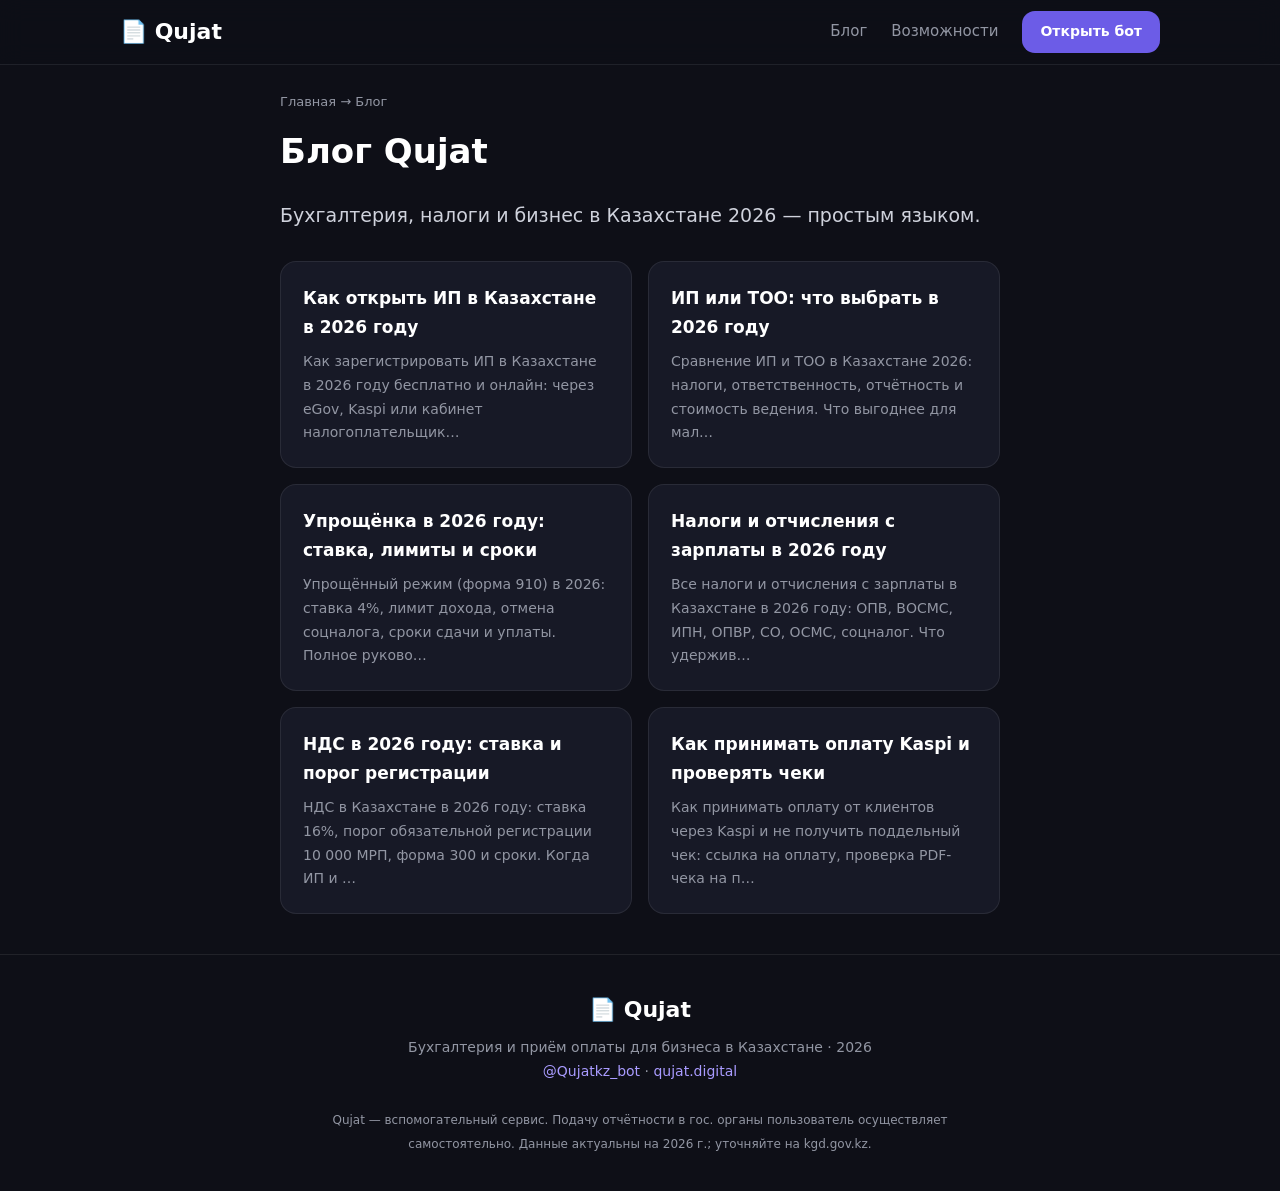
==== blog/index.html @ ae4e9de6 "Blog: 6 SEO-статей + демо-секция + how-it-works на лендинге" ====
<!DOCTYPE html><html lang="ru"><head>
<meta charset="UTF-8"><meta name="viewport" content="width=device-width, initial-scale=1">
<title>Блог Qujat — бухгалтерия и налоги в Казахстане 2026</title>
<meta name="description" content="Статьи о бухгалтерии, налогах и бизнесе в Казахстане 2026: как открыть ИП, упрощёнка, НДС, налоги с зарплаты, форма 910, приём оплаты Kaspi.">
<meta name="keywords" content="бухгалтерия Казахстан блог, налоги 2026, ИП ТОО, упрощёнка, НДС, форма 910">
<meta name="author" content="Qujat"><meta name="robots" content="index, follow">
<link rel="canonical" href="https://qujat.digital/blog/">
<meta property="og:type" content="article"><meta property="og:url" content="https://qujat.digital/blog/">
<meta property="og:title" content="Блог Qujat — бухгалтерия и налоги в Казахстане 2026"><meta property="og:description" content="Статьи о бухгалтерии, налогах и бизнесе в Казахстане 2026: как открыть ИП, упрощёнка, НДС, налоги с зарплаты, форма 910, приём оплаты Kaspi.">
<meta property="og:locale" content="ru_RU"><meta property="og:site_name" content="Qujat">
<meta name="twitter:card" content="summary_large_image">
<link rel="icon" href="data:image/svg+xml,<svg xmlns='http://www.w3.org/2000/svg' viewBox='0 0 100 100'><text y='.9em' font-size='90'>📄</text></svg>">

<style>
:root{--bg:#0e0f17;--card:#171926;--accent:#6c5ce7;--accent2:#00b894;--text:#eef0f7;--muted:#9296a3;--line:rgba(255,255,255,.08)}
*{margin:0;padding:0;box-sizing:border-box}
html{scroll-behavior:smooth}
body{font-family:-apple-system,system-ui,"Segoe UI",Roboto,sans-serif;background:var(--bg);color:var(--text);line-height:1.7;-webkit-font-smoothing:antialiased}
a{color:#a99bff;text-decoration:none}a:hover{text-decoration:underline}
.wrap{max-width:760px;margin:0 auto;padding:0 20px}
header{position:sticky;top:0;background:rgba(14,15,23,.85);backdrop-filter:blur(12px);border-bottom:1px solid var(--line);z-index:50}
header .wrap{max-width:1080px;display:flex;align-items:center;justify-content:space-between;height:64px}
.logo{font-size:22px;font-weight:800;color:#fff;display:flex;gap:8px;align-items:center}
.nav{display:flex;gap:24px;align-items:center}.nav a{color:var(--muted);font-size:15px}.nav a:hover{color:#fff;text-decoration:none}
.btn{display:inline-flex;align-items:center;gap:8px;background:var(--accent);color:#fff!important;padding:13px 24px;border-radius:13px;font-weight:700;transition:.2s}
.btn:hover{transform:translateY(-2px);box-shadow:0 10px 30px rgba(108,92,231,.4);text-decoration:none}
.crumb{color:var(--muted);font-size:13px;margin:26px 0 10px}.crumb a{color:var(--muted)}
article h1{font-size:clamp(27px,5vw,40px);font-weight:850;line-height:1.2;letter-spacing:-.5px;color:#fff;margin-bottom:14px}
.meta{color:var(--muted);font-size:14px;margin-bottom:8px}
.lead{font-size:19px;color:#cfd2dc;margin:18px 0 8px}
article h2{font-size:23px;font-weight:800;color:#fff;margin:34px 0 12px}
article h3{font-size:18px;font-weight:700;color:#fff;margin:22px 0 8px}
article p{margin:12px 0;color:#d7dae3}
article ul,article ol{margin:12px 0 12px 22px;color:#d7dae3}article li{margin:7px 0}
.callout{background:rgba(108,92,231,.12);border:1px solid rgba(108,92,231,.4);border-radius:14px;padding:16px 20px;margin:20px 0;color:#e7e4ff}
.callout b{color:#fff}
table{width:100%;border-collapse:collapse;margin:18px 0;font-size:14.5px}
th,td{border:1px solid var(--line);padding:10px 12px;text-align:left}th{background:var(--card);color:#fff}
.cta{background:linear-gradient(120deg,#6c5ce7,#8e7bff);border-radius:20px;text-align:center;padding:36px 22px;margin:36px 0}
.cta h3{color:#fff;font-size:22px;margin-bottom:8px}.cta p{color:rgba(255,255,255,.9);margin-bottom:18px}
.cta .btn{background:#fff;color:#3a2f9e!important}
.related{border-top:1px solid var(--line);margin-top:40px;padding-top:24px}
.related h2{font-size:20px}.related a{display:block;padding:8px 0}
.note{font-size:13px;color:var(--muted);border-top:1px solid var(--line);margin-top:30px;padding-top:18px}
footer{border-top:1px solid var(--line);padding:36px 0;color:var(--muted);font-size:14px;text-align:center;margin-top:40px}
footer a{color:#a99bff}
.cards{display:grid;grid-template-columns:1fr 1fr;gap:16px;margin:30px 0}
@media(max-width:640px){.cards{grid-template-columns:1fr}}
.bcard{background:var(--card);border:1px solid var(--line);border-radius:16px;padding:22px;transition:.2s}
.bcard:hover{border-color:rgba(108,92,231,.5);transform:translateY(-3px)}
.bcard h3{color:#fff;font-size:17px;margin-bottom:8px}.bcard p{color:var(--muted);font-size:14px}.bcard a{text-decoration:none}
</style></head><body>
<header><div class="wrap">
<a class="logo" href="/">📄 Qujat</a>
<nav class="nav"><a href="/blog/">Блог</a><a href="/#features">Возможности</a><a class="btn" style="padding:9px 18px;font-size:14px" href="https://t.me/Qujatkz_bot">Открыть бот</a></nav>
</div></header>
<div class="wrap"><div class="crumb"><a href="/">Главная</a> → Блог</div><h1 style="font-size:34px;font-weight:850;color:#fff;margin:10px 0 6px">Блог Qujat</h1><p class="lead">Бухгалтерия, налоги и бизнес в Казахстане 2026 — простым языком.</p><div class="cards"><a href="/blog/kak-otkryt-ip-v-kazakhstane-2026.html"><div class="bcard"><h3>Как открыть ИП в Казахстане в 2026 году</h3><p>Как зарегистрировать ИП в Казахстане в 2026 году бесплатно и онлайн: через eGov, Kaspi или кабинет налогоплательщик…</p></div></a><a href="/blog/ip-ili-too-chto-vybrat-2026.html"><div class="bcard"><h3>ИП или ТОО: что выбрать в 2026 году</h3><p>Сравнение ИП и ТОО в Казахстане 2026: налоги, ответственность, отчётность и стоимость ведения. Что выгоднее для мал…</p></div></a><a href="/blog/uproshchenka-2026-stavki-limity-sroki.html"><div class="bcard"><h3>Упрощёнка в 2026 году: ставка, лимиты и сроки</h3><p>Упрощённый режим (форма 910) в 2026: ставка 4%, лимит дохода, отмена соцналога, сроки сдачи и уплаты. Полное руково…</p></div></a><a href="/blog/nalogi-s-zarplaty-2026.html"><div class="bcard"><h3>Налоги и отчисления с зарплаты в 2026 году</h3><p>Все налоги и отчисления с зарплаты в Казахстане в 2026 году: ОПВ, ВОСМС, ИПН, ОПВР, СО, ОСМС, соцналог. Что удержив…</p></div></a><a href="/blog/nds-uchet-2026-kazakhstan.html"><div class="bcard"><h3>НДС в 2026 году: ставка и порог регистрации</h3><p>НДС в Казахстане в 2026 году: ставка 16%, порог обязательной регистрации 10 000 МРП, форма 300 и сроки. Когда ИП и …</p></div></a><a href="/blog/kak-prinimat-oplatu-kaspi-biznes.html"><div class="bcard"><h3>Как принимать оплату Kaspi и проверять чеки</h3><p>Как принимать оплату от клиентов через Kaspi и не получить поддельный чек: ссылка на оплату, проверка PDF-чека на п…</p></div></a></div></div>
<footer><div class="wrap">
<a class="logo" style="justify-content:center;color:#fff;margin-bottom:8px" href="/">📄 Qujat</a>
Бухгалтерия и приём оплаты для бизнеса в Казахстане · 2026<br>
<a href="https://t.me/Qujatkz_bot">@Qujatkz_bot</a> · <a href="/">qujat.digital</a><br><br>
<span style="font-size:12px">Qujat — вспомогательный сервис. Подачу отчётности в гос. органы пользователь осуществляет самостоятельно. Данные актуальны на 2026 г.; уточняйте на kgd.gov.kz.</span>
</div></footer></body></html>
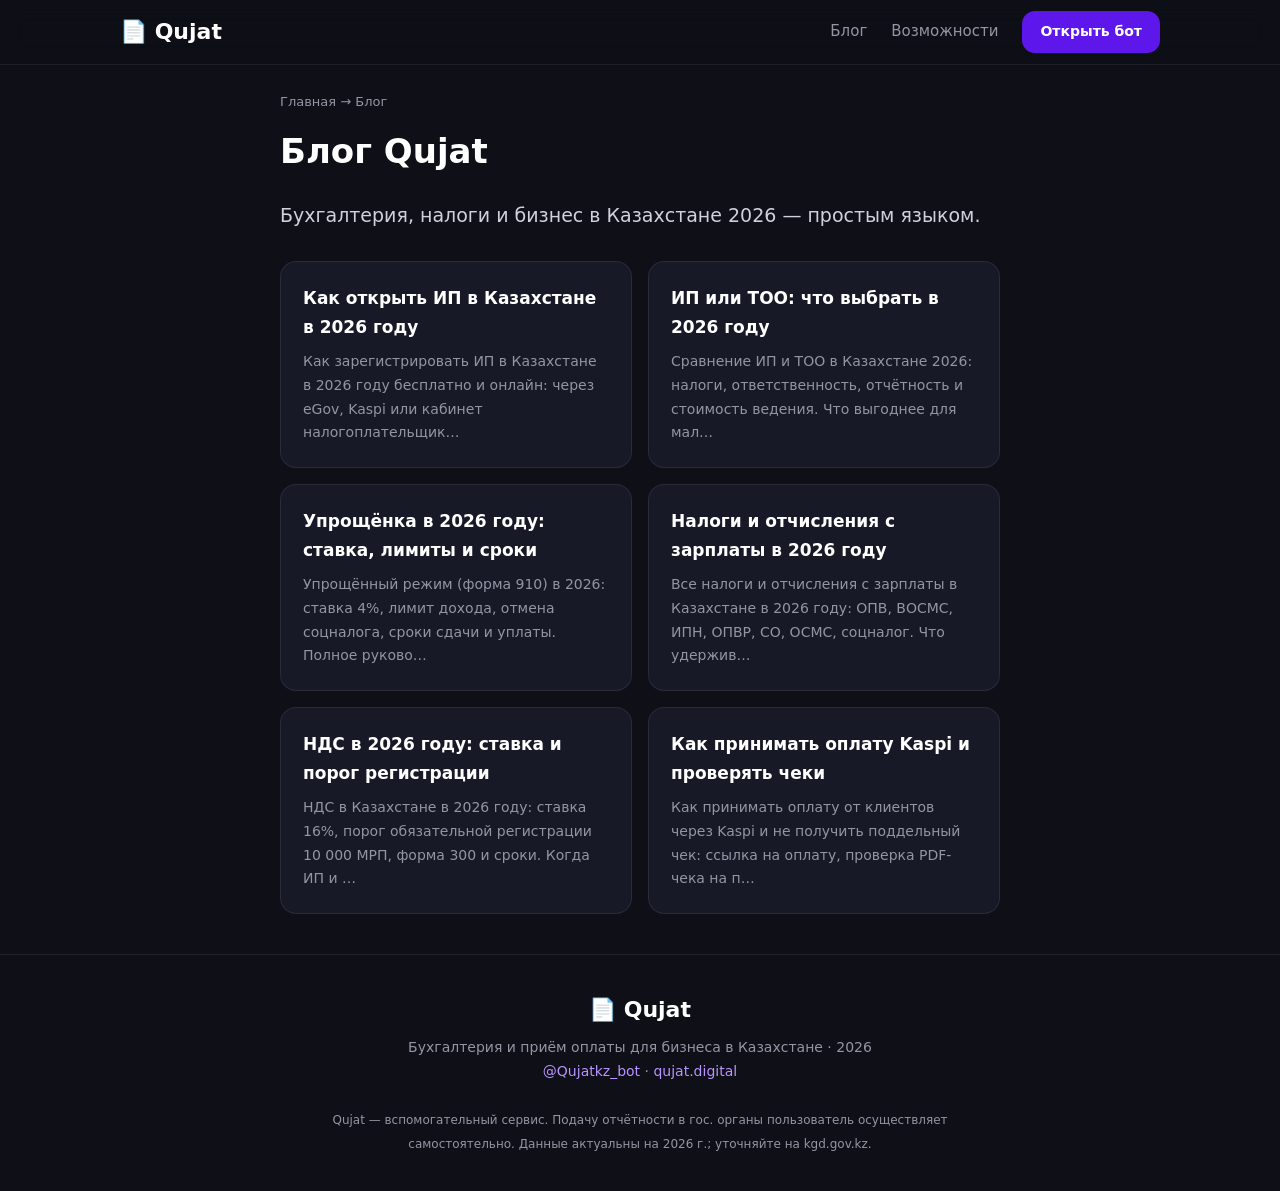
==== commit f158acf3: "Обновить фирменный цвет на #5e17eb на лендинге, блоге и юр. страницах. Co-authored-by: Cursor <curso" ====
--- a/blog/index.html
+++ b/blog/index.html
@@ -12,18 +12,18 @@
 <link rel="icon" href="data:image/svg+xml,<svg xmlns='http://www.w3.org/2000/svg' viewBox='0 0 100 100'><text y='.9em' font-size='90'>📄</text></svg>">
 
 <style>
-:root{--bg:#0e0f17;--card:#171926;--accent:#6c5ce7;--accent2:#00b894;--text:#eef0f7;--muted:#9296a3;--line:rgba(255,255,255,.08)}
+:root{--bg:#0e0f17;--card:#171926;--accent:#5e17eb;--accent2:#00b894;--text:#eef0f7;--muted:#9296a3;--line:rgba(255,255,255,.08)}
 *{margin:0;padding:0;box-sizing:border-box}
 html{scroll-behavior:smooth}
 body{font-family:-apple-system,system-ui,"Segoe UI",Roboto,sans-serif;background:var(--bg);color:var(--text);line-height:1.7;-webkit-font-smoothing:antialiased}
-a{color:#a99bff;text-decoration:none}a:hover{text-decoration:underline}
+a{color:#b794ff;text-decoration:none}a:hover{text-decoration:underline}
 .wrap{max-width:760px;margin:0 auto;padding:0 20px}
 header{position:sticky;top:0;background:rgba(14,15,23,.85);backdrop-filter:blur(12px);border-bottom:1px solid var(--line);z-index:50}
 header .wrap{max-width:1080px;display:flex;align-items:center;justify-content:space-between;height:64px}
 .logo{font-size:22px;font-weight:800;color:#fff;display:flex;gap:8px;align-items:center}
 .nav{display:flex;gap:24px;align-items:center}.nav a{color:var(--muted);font-size:15px}.nav a:hover{color:#fff;text-decoration:none}
 .btn{display:inline-flex;align-items:center;gap:8px;background:var(--accent);color:#fff!important;padding:13px 24px;border-radius:13px;font-weight:700;transition:.2s}
-.btn:hover{transform:translateY(-2px);box-shadow:0 10px 30px rgba(108,92,231,.4);text-decoration:none}
+.btn:hover{transform:translateY(-2px);box-shadow:0 10px 30px rgba(94,23,235,.4);text-decoration:none}
 .crumb{color:var(--muted);font-size:13px;margin:26px 0 10px}.crumb a{color:var(--muted)}
 article h1{font-size:clamp(27px,5vw,40px);font-weight:850;line-height:1.2;letter-spacing:-.5px;color:#fff;margin-bottom:14px}
 .meta{color:var(--muted);font-size:14px;margin-bottom:8px}
@@ -32,22 +32,22 @@
 article h3{font-size:18px;font-weight:700;color:#fff;margin:22px 0 8px}
 article p{margin:12px 0;color:#d7dae3}
 article ul,article ol{margin:12px 0 12px 22px;color:#d7dae3}article li{margin:7px 0}
-.callout{background:rgba(108,92,231,.12);border:1px solid rgba(108,92,231,.4);border-radius:14px;padding:16px 20px;margin:20px 0;color:#e7e4ff}
+.callout{background:rgba(94,23,235,.12);border:1px solid rgba(94,23,235,.4);border-radius:14px;padding:16px 20px;margin:20px 0;color:#e7e4ff}
 .callout b{color:#fff}
 table{width:100%;border-collapse:collapse;margin:18px 0;font-size:14.5px}
 th,td{border:1px solid var(--line);padding:10px 12px;text-align:left}th{background:var(--card);color:#fff}
-.cta{background:linear-gradient(120deg,#6c5ce7,#8e7bff);border-radius:20px;text-align:center;padding:36px 22px;margin:36px 0}
+.cta{background:linear-gradient(120deg,#5e17eb,#8a5cff);border-radius:20px;text-align:center;padding:36px 22px;margin:36px 0}
 .cta h3{color:#fff;font-size:22px;margin-bottom:8px}.cta p{color:rgba(255,255,255,.9);margin-bottom:18px}
-.cta .btn{background:#fff;color:#3a2f9e!important}
+.cta .btn{background:#fff;color:#3d1099!important}
 .related{border-top:1px solid var(--line);margin-top:40px;padding-top:24px}
 .related h2{font-size:20px}.related a{display:block;padding:8px 0}
 .note{font-size:13px;color:var(--muted);border-top:1px solid var(--line);margin-top:30px;padding-top:18px}
 footer{border-top:1px solid var(--line);padding:36px 0;color:var(--muted);font-size:14px;text-align:center;margin-top:40px}
-footer a{color:#a99bff}
+footer a{color:#b794ff}
 .cards{display:grid;grid-template-columns:1fr 1fr;gap:16px;margin:30px 0}
 @media(max-width:640px){.cards{grid-template-columns:1fr}}
 .bcard{background:var(--card);border:1px solid var(--line);border-radius:16px;padding:22px;transition:.2s}
-.bcard:hover{border-color:rgba(108,92,231,.5);transform:translateY(-3px)}
+.bcard:hover{border-color:rgba(94,23,235,.5);transform:translateY(-3px)}
 .bcard h3{color:#fff;font-size:17px;margin-bottom:8px}.bcard p{color:var(--muted);font-size:14px}.bcard a{text-decoration:none}
 </style></head><body>
 <header><div class="wrap">
